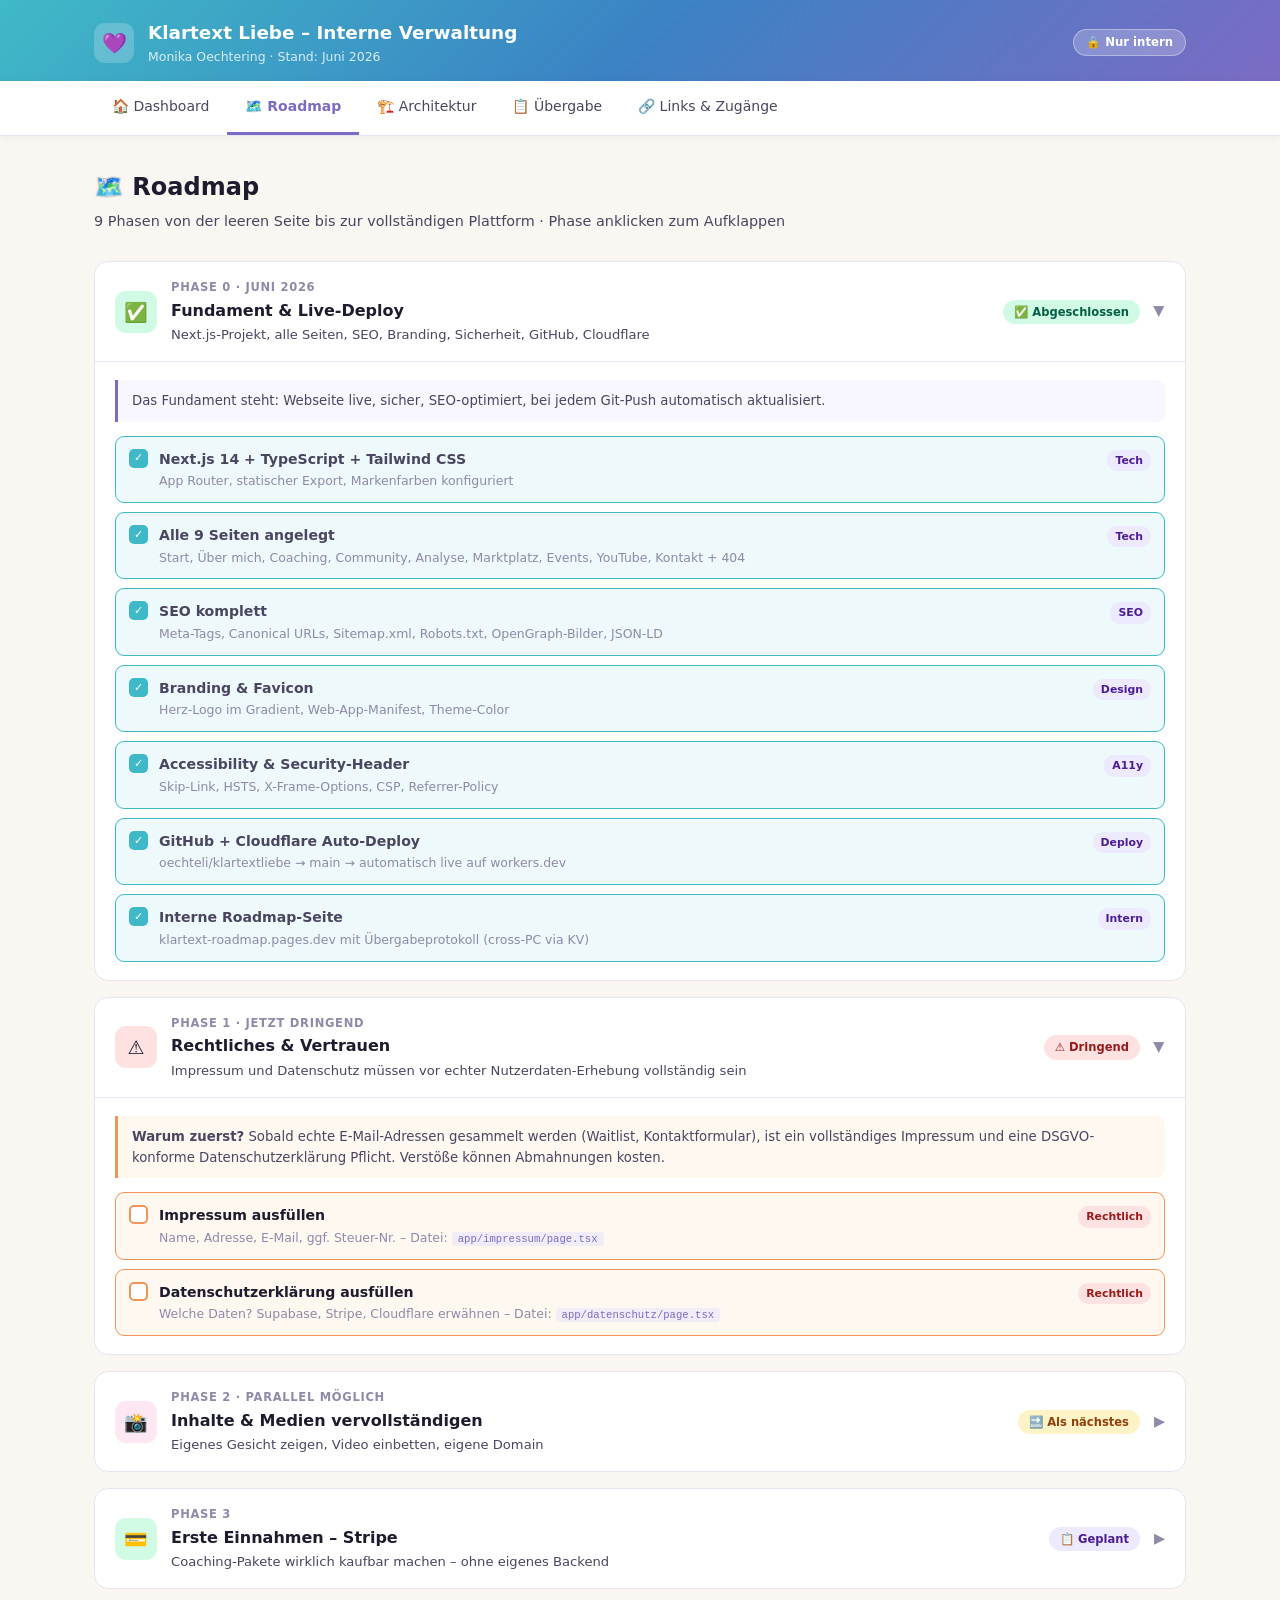
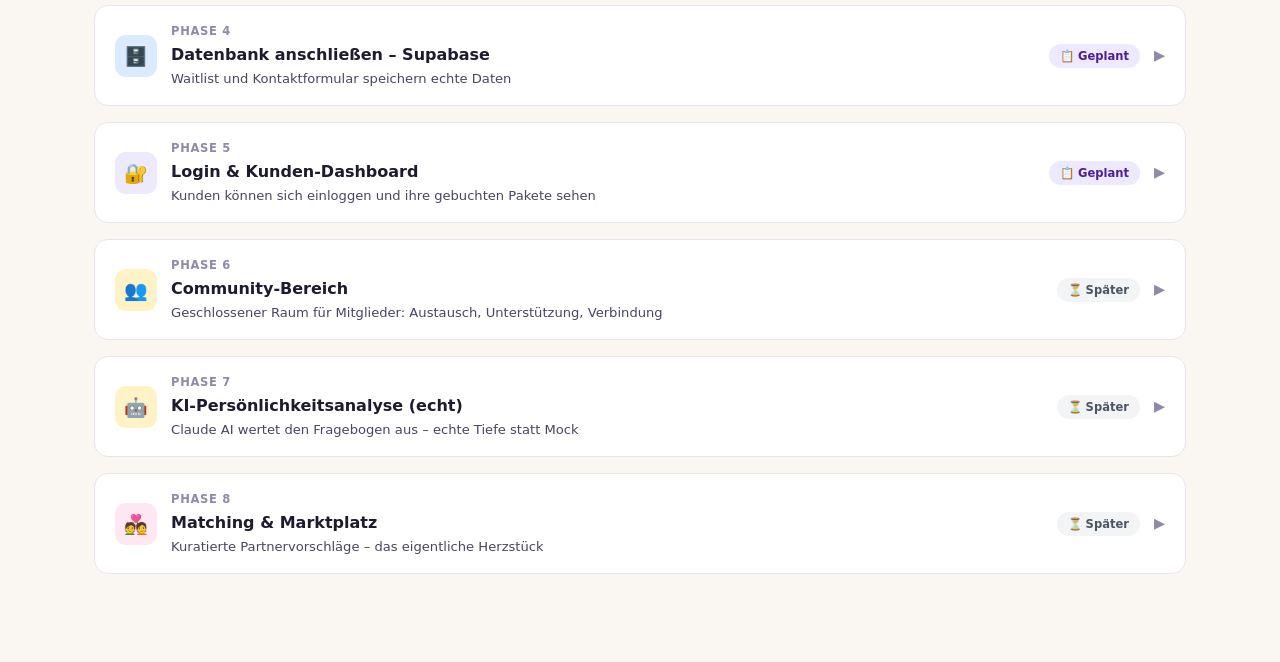
==== roadmap.html @ 50c7d91c "Rebuild: multi-page structure, Übergabe cross-PC via Pages KV, Architektur, Links" ====
<!DOCTYPE html>
<html lang="de">
<head>
  <meta charset="UTF-8" />
  <meta name="viewport" content="width=device-width, initial-scale=1.0" />
  <title>Roadmap – Klartext Liebe Intern</title>
  <link rel="stylesheet" href="style.css" />
</head>
<body>
<script src="_nav.js"></script>

<main class="page-main">
  <div class="page-hero">
    <h1>🗺️ Roadmap</h1>
    <p>9 Phasen von der leeren Seite bis zur vollständigen Plattform · Phase anklicken zum Aufklappen</p>
  </div>

  <!-- Phase 0 -->
  <div class="phase open" id="p0">
    <div class="phase-head" onclick="toggle('p0')">
      <div class="phase-icon" style="background:#D1FAE5">✅</div>
      <div class="phase-meta">
        <div class="phase-num">Phase 0 · Juni 2026</div>
        <div class="phase-title">Fundament & Live-Deploy</div>
        <div class="phase-desc">Next.js-Projekt, alle Seiten, SEO, Branding, Sicherheit, GitHub, Cloudflare</div>
      </div>
      <span class="pill pill-done">✅ Abgeschlossen</span>
      <span class="chevron">▶</span>
    </div>
    <div class="phase-body">
      <div class="phase-why">Das Fundament steht: Webseite live, sicher, SEO-optimiert, bei jedem Git-Push automatisch aktualisiert.</div>
      <ul class="tasks">
        <li class="task done"><div class="task-chk">✓</div><div class="task-content"><div class="task-name">Next.js 14 + TypeScript + Tailwind CSS</div><div class="task-detail">App Router, statischer Export, Markenfarben konfiguriert</div></div><span class="task-tag tag-dev">Tech</span></li>
        <li class="task done"><div class="task-chk">✓</div><div class="task-content"><div class="task-name">Alle 9 Seiten angelegt</div><div class="task-detail">Start, Über mich, Coaching, Community, Analyse, Marktplatz, Events, YouTube, Kontakt + 404</div></div><span class="task-tag tag-dev">Tech</span></li>
        <li class="task done"><div class="task-chk">✓</div><div class="task-content"><div class="task-name">SEO komplett</div><div class="task-detail">Meta-Tags, Canonical URLs, Sitemap.xml, Robots.txt, OpenGraph-Bilder, JSON-LD</div></div><span class="task-tag tag-dev">SEO</span></li>
        <li class="task done"><div class="task-chk">✓</div><div class="task-content"><div class="task-name">Branding & Favicon</div><div class="task-detail">Herz-Logo im Gradient, Web-App-Manifest, Theme-Color</div></div><span class="task-tag tag-dev">Design</span></li>
        <li class="task done"><div class="task-chk">✓</div><div class="task-content"><div class="task-name">Accessibility & Security-Header</div><div class="task-detail">Skip-Link, HSTS, X-Frame-Options, CSP, Referrer-Policy</div></div><span class="task-tag tag-dev">A11y</span></li>
        <li class="task done"><div class="task-chk">✓</div><div class="task-content"><div class="task-name">GitHub + Cloudflare Auto-Deploy</div><div class="task-detail">oechteli/klartextliebe → main → automatisch live auf workers.dev</div></div><span class="task-tag tag-dev">Deploy</span></li>
        <li class="task done"><div class="task-chk">✓</div><div class="task-content"><div class="task-name">Interne Roadmap-Seite</div><div class="task-detail">klartext-roadmap.pages.dev mit Übergabeprotokoll (cross-PC via KV)</div></div><span class="task-tag tag-dev">Intern</span></li>
      </ul>
    </div>
  </div>

  <!-- Phase 1 -->
  <div class="phase open" id="p1">
    <div class="phase-head" onclick="toggle('p1')">
      <div class="phase-icon" style="background:#FEE2E2">⚠️</div>
      <div class="phase-meta">
        <div class="phase-num">Phase 1 · JETZT DRINGEND</div>
        <div class="phase-title">Rechtliches & Vertrauen</div>
        <div class="phase-desc">Impressum und Datenschutz müssen vor echter Nutzerdaten-Erhebung vollständig sein</div>
      </div>
      <span class="pill pill-urgent">⚠️ Dringend</span>
      <span class="chevron">▶</span>
    </div>
    <div class="phase-body">
      <div class="phase-why" style="border-color:var(--orange);background:var(--warn-bg)"><strong>Warum zuerst?</strong> Sobald echte E-Mail-Adressen gesammelt werden (Waitlist, Kontaktformular), ist ein vollständiges Impressum und eine DSGVO-konforme Datenschutzerklärung Pflicht. Verstöße können Abmahnungen kosten.</div>
      <ul class="tasks">
        <li class="task urgent"><div class="task-chk"></div><div class="task-content"><div class="task-name">Impressum ausfüllen</div><div class="task-detail">Name, Adresse, E-Mail, ggf. Steuer-Nr. – Datei: <code>app/impressum/page.tsx</code></div></div><span class="task-tag tag-legal">Rechtlich</span></li>
        <li class="task urgent"><div class="task-chk"></div><div class="task-content"><div class="task-name">Datenschutzerklärung ausfüllen</div><div class="task-detail">Welche Daten? Supabase, Stripe, Cloudflare erwähnen – Datei: <code>app/datenschutz/page.tsx</code></div></div><span class="task-tag tag-legal">Rechtlich</span></li>
      </ul>
    </div>
  </div>

  <!-- Phase 2 -->
  <div class="phase" id="p2">
    <div class="phase-head" onclick="toggle('p2')">
      <div class="phase-icon" style="background:#FCE7F3">📸</div>
      <div class="phase-meta">
        <div class="phase-num">Phase 2 · Parallel möglich</div>
        <div class="phase-title">Inhalte & Medien vervollständigen</div>
        <div class="phase-desc">Eigenes Gesicht zeigen, Video einbetten, eigene Domain</div>
      </div>
      <span class="pill pill-active">🔜 Als nächstes</span>
      <span class="chevron">▶</span>
    </div>
    <div class="phase-body">
      <div class="phase-why">Vertrauen entsteht durch ein echtes Gesicht. Eine eigene Domain (klartext-liebe.de) wirkt professioneller als workers.dev.</div>
      <ul class="tasks">
        <li class="task open"><div class="task-chk"></div><div class="task-content"><div class="task-name">Profil-Foto hochladen</div><div class="task-detail">Foto unter <code>public/brand/</code> ablegen, in <code>app/ueber-mich/page.tsx</code> einbinden</div></div><span class="task-tag tag-content">Inhalt</span></li>
        <li class="task open"><div class="task-chk"></div><div class="task-content"><div class="task-name">YouTube-Video einbetten</div><div class="task-detail">Erstes @klartextliebe-Video in <code>app/youtube/page.tsx</code> einbinden</div></div><span class="task-tag tag-content">Inhalt</span></li>
        <li class="task open"><div class="task-chk"></div><div class="task-content"><div class="task-name">Domain klartext-liebe.de registrieren & verbinden</div><div class="task-detail">Bei Cloudflare kaufen → DNS → <code>NEXT_PUBLIC_SITE_URL</code> als Build-Variable setzen</div></div><span class="task-tag tag-dev">Domain</span></li>
      </ul>
    </div>
  </div>

  <!-- Phase 3 -->
  <div class="phase" id="p3">
    <div class="phase-head" onclick="toggle('p3')">
      <div class="phase-icon" style="background:#D1FAE5">💳</div>
      <div class="phase-meta">
        <div class="phase-num">Phase 3</div>
        <div class="phase-title">Erste Einnahmen – Stripe</div>
        <div class="phase-desc">Coaching-Pakete wirklich kaufbar machen – ohne eigenes Backend</div>
      </div>
      <span class="pill pill-open">📋 Geplant</span>
      <span class="chevron">▶</span>
    </div>
    <div class="phase-body">
      <div class="phase-why">Stripe Payment Links funktionieren ohne eigenen Server. Monika erstellt in Stripe einen Link, der wird eingetragen – Buttons sofort kaufbar. Stripe übernimmt Zahlung, Quittung, Steuern.</div>
      <ul class="tasks">
        <li class="task open"><div class="task-chk"></div><div class="task-content"><div class="task-name">Stripe-Konto eröffnen & verifizieren</div><div class="task-detail">stripe.com → Konto für Monika Oechtering, Bankverbindung hinterlegen</div></div><span class="task-tag tag-stripe">Stripe</span></li>
        <li class="task open"><div class="task-chk"></div><div class="task-content"><div class="task-name">Payment Links für Coaching-Pakete anlegen</div><div class="task-detail">z.B. „Erstgespräch 60 min", „3-Monats-Begleitung" – je ein Stripe Payment Link</div></div><span class="task-tag tag-stripe">Stripe</span></li>
        <li class="task open"><div class="task-chk"></div><div class="task-content"><div class="task-name">Links in lib/stripe-links.ts eintragen</div><div class="task-detail">Platzhalter ersetzen → Buttons zeigen echten Kauflink</div></div><span class="task-tag tag-stripe">Stripe</span></li>
        <li class="task open"><div class="task-chk"></div><div class="task-content"><div class="task-name">„Bald buchbar"-Hinweis entfernen</div><div class="task-detail">In Coaching-Komponenten Platzhalter-Buttons durch echte Kauf-Buttons ersetzen</div></div><span class="task-tag tag-stripe">Stripe</span></li>
      </ul>
    </div>
  </div>

  <!-- Phase 4 -->
  <div class="phase" id="p4">
    <div class="phase-head" onclick="toggle('p4')">
      <div class="phase-icon" style="background:#DBEAFE">🗄️</div>
      <div class="phase-meta">
        <div class="phase-num">Phase 4</div>
        <div class="phase-title">Datenbank anschließen – Supabase</div>
        <div class="phase-desc">Waitlist und Kontaktformular speichern echte Daten</div>
      </div>
      <span class="pill pill-open">📋 Geplant</span>
      <span class="chevron">▶</span>
    </div>
    <div class="phase-body">
      <div class="phase-why">Supabase ist eine fertige Datenbank aus der Steckdose. Formulare simulieren aktuell nur das Absenden – mit Supabase landen Anfragen wirklich in einer Datenbank, die Monika einsehen kann.</div>
      <ul class="tasks">
        <li class="task open"><div class="task-chk"></div><div class="task-content"><div class="task-name">Supabase-Projekt erstellen</div><div class="task-detail">supabase.com → neues Projekt, Region EU-West (DSGVO)</div></div><span class="task-tag tag-supa">Supabase</span></li>
        <li class="task open"><div class="task-chk"></div><div class="task-content"><div class="task-name">Umgebungsvariablen setzen</div><div class="task-detail"><code>.env.local</code>: NEXT_PUBLIC_SUPABASE_URL und NEXT_PUBLIC_SUPABASE_ANON_KEY</div></div><span class="task-tag tag-supa">Supabase</span></li>
        <li class="task open"><div class="task-chk"></div><div class="task-content"><div class="task-name">Datenbankschema einrichten</div><div class="task-detail">Migration <code>supabase/migrations/0001_init.sql</code> ausführen</div></div><span class="task-tag tag-supa">Supabase</span></li>
        <li class="task open"><div class="task-chk"></div><div class="task-content"><div class="task-name">Waitlist- & Kontaktformular aktivieren</div><div class="task-detail">Mock-Insert durch echten Supabase-Insert ersetzen</div></div><span class="task-tag tag-supa">Supabase</span></li>
        <li class="task open"><div class="task-chk"></div><div class="task-content"><div class="task-name">Build-Variablen in Cloudflare setzen</div><div class="task-detail">Workers → Einstellungen → Umgebungsvariablen</div></div><span class="task-tag tag-dev">Deploy</span></li>
      </ul>
    </div>
  </div>

  <!-- Phase 5 -->
  <div class="phase" id="p5">
    <div class="phase-head" onclick="toggle('p5')">
      <div class="phase-icon" style="background:#EDE9FE">🔐</div>
      <div class="phase-meta">
        <div class="phase-num">Phase 5</div>
        <div class="phase-title">Login & Kunden-Dashboard</div>
        <div class="phase-desc">Kunden können sich einloggen und ihre gebuchten Pakete sehen</div>
      </div>
      <span class="pill pill-open">📋 Geplant</span>
      <span class="chevron">▶</span>
    </div>
    <div class="phase-body">
      <div class="phase-why">Nach dem Kauf eines Pakets bekommen Kunden Zugang zum persönlichen Bereich: Buchungen, Unterlagen, Analyse-Ergebnisse und Community-Zugang – alles an einem Ort.</div>
      <ul class="tasks">
        <li class="task open"><div class="task-chk"></div><div class="task-content"><div class="task-name">Supabase Auth einrichten</div><div class="task-detail">E-Mail/Passwort-Login, Magic Link, E-Mail-Bestätigung</div></div><span class="task-tag tag-supa">Supabase</span></li>
        <li class="task open"><div class="task-chk"></div><div class="task-content"><div class="task-name">Login / Registrierung</div><div class="task-detail">Neue Seite <code>app/login/page.tsx</code></div></div><span class="task-tag tag-dev">Frontend</span></li>
        <li class="task open"><div class="task-chk"></div><div class="task-content"><div class="task-name">Kunden-Dashboard</div><div class="task-detail"><code>app/dashboard/page.tsx</code>: gebuchte Pakete, Fortschritt, Downloads, Analyse</div></div><span class="task-tag tag-dev">Frontend</span></li>
        <li class="task open"><div class="task-chk"></div><div class="task-content"><div class="task-name">Stripe Webhook → Supabase</div><div class="task-detail">Nach Zahlung automatisch Zugang freischalten</div></div><span class="task-tag tag-stripe">Stripe</span></li>
      </ul>
    </div>
  </div>

  <!-- Phase 6 -->
  <div class="phase" id="p6">
    <div class="phase-head" onclick="toggle('p6')">
      <div class="phase-icon" style="background:#FEF3C7">👥</div>
      <div class="phase-meta">
        <div class="phase-num">Phase 6</div>
        <div class="phase-title">Community-Bereich</div>
        <div class="phase-desc">Geschlossener Raum für Mitglieder: Austausch, Unterstützung, Verbindung</div>
      </div>
      <span class="pill pill-later">⏳ Später</span>
      <span class="chevron">▶</span>
    </div>
    <div class="phase-body">
      <div class="phase-why">Die Community ist das Herzstück – Singles, die gemeinsam wachsen, moderiert von Monika. Nur für zahlende Mitglieder.</div>
      <ul class="tasks">
        <li class="task open"><div class="task-chk"></div><div class="task-content"><div class="task-name">Geschützten Bereich mit Auth-Guard</div><div class="task-detail">Nur eingeloggte & bezahlte Nutzer sehen die Community</div></div><span class="task-tag tag-dev">Frontend</span></li>
        <li class="task open"><div class="task-chk"></div><div class="task-content"><div class="task-name">Beiträge & Kommentare</div><div class="task-detail">Einfaches Forum in Supabase</div></div><span class="task-tag tag-dev">Feature</span></li>
        <li class="task open"><div class="task-chk"></div><div class="task-content"><div class="task-name">Moderations-Tools für Monika</div><div class="task-detail">Admin-Ansicht: Beiträge genehmigen, Nutzer verwalten</div></div><span class="task-tag tag-dev">Feature</span></li>
      </ul>
    </div>
  </div>

  <!-- Phase 7 -->
  <div class="phase" id="p7">
    <div class="phase-head" onclick="toggle('p7')">
      <div class="phase-icon" style="background:#FEF3C7">🤖</div>
      <div class="phase-meta">
        <div class="phase-num">Phase 7</div>
        <div class="phase-title">KI-Persönlichkeitsanalyse (echt)</div>
        <div class="phase-desc">Claude AI wertet den Fragebogen aus – echte Tiefe statt Mock</div>
      </div>
      <span class="pill pill-later">⏳ Später</span>
      <span class="chevron">▶</span>
    </div>
    <div class="phase-body">
      <div class="phase-why">Aktuell gibt <code>lib/analyze-profile.ts</code> regelbasierte Ergebnisse. Mit Claude API werden Antworten tiefgehend interpretiert und ein persönliches Profil erstellt.</div>
      <ul class="tasks">
        <li class="task open"><div class="task-chk"></div><div class="task-content"><div class="task-name">Anthropic API-Key einrichten</div><div class="task-detail">API-Key als Umgebungsvariable in Cloudflare + .env.local</div></div><span class="task-tag tag-ai">KI</span></li>
        <li class="task open"><div class="task-chk"></div><div class="task-content"><div class="task-name">Cloudflare Worker als KI-Endpunkt</div><div class="task-detail">Worker empfängt Fragebogen, ruft Claude API auf, gibt Analyse zurück</div></div><span class="task-tag tag-ai">KI</span></li>
        <li class="task open"><div class="task-chk"></div><div class="task-content"><div class="task-name">Analyse-Ergebnisse in Supabase speichern</div><div class="task-detail">Im Dashboard sichtbar, für Matching nutzbar</div></div><span class="task-tag tag-ai">KI</span></li>
      </ul>
    </div>
  </div>

  <!-- Phase 8 -->
  <div class="phase" id="p8">
    <div class="phase-head" onclick="toggle('p8')">
      <div class="phase-icon" style="background:#FCE7F3">💑</div>
      <div class="phase-meta">
        <div class="phase-num">Phase 8</div>
        <div class="phase-title">Matching & Marktplatz</div>
        <div class="phase-desc">Kuratierte Partnervorschläge – das eigentliche Herzstück</div>
      </div>
      <span class="pill pill-later">⏳ Später</span>
      <span class="chevron">▶</span>
    </div>
    <div class="phase-body">
      <div class="phase-why">Kein Algorithmus, sondern Monika kuratiert persönlich, wer zu wem passt. Die Plattform unterstützt dabei mit Profilen und Werkzeugen.</div>
      <ul class="tasks">
        <li class="task open"><div class="task-chk"></div><div class="task-content"><div class="task-name">Profil-Erstellung für Mitglieder</div><div class="task-detail">Fotos, Werte, Wünsche, Persönlichkeitsanalyse-Ergebnis</div></div><span class="task-tag tag-dev">Feature</span></li>
        <li class="task open"><div class="task-chk"></div><div class="task-content"><div class="task-name">Admin-Freigabe-Workflow</div><div class="task-detail">Monika prüft jedes Profil vor Sichtbarkeit</div></div><span class="task-tag tag-dev">Feature</span></li>
        <li class="task open"><div class="task-chk"></div><div class="task-content"><div class="task-name">Kuratierte Vorschläge</div><div class="task-detail">Monika wählt Matches aus und schickt Vorschläge per Dashboard-Nachricht</div></div><span class="task-tag tag-dev">Feature</span></li>
      </ul>
    </div>
  </div>
</main>

<script>
function toggle(id) {
  document.getElementById(id).classList.toggle('open');
}
// Direkt-Sprung per #anchor
window.addEventListener('load', () => {
  const hash = location.hash.replace('#','');
  if (hash) {
    const el = document.getElementById(hash);
    if (el) { el.classList.add('open'); setTimeout(() => el.scrollIntoView({behavior:'smooth', block:'start'}), 100); }
  }
});
</script>
</body>
</html>
---- style.css ----
:root {
  --teal:   #3FB9C7;
  --blue:   #3B82C4;
  --violet: #7C6BC4;
  --pink:   #E06A9E;
  --orange: #F0945A;
  --cream:  #FAF7F2;
  --ink:    #1E1B2E;
  --ink2:   #4A4560;
  --ink3:   #8E8AA8;
  --white:  #FFFFFF;
  --border: #E8E4F0;
  --done-bg:#EDF9FA; --done-bdr:#3FB9C7;
  --open-bg:#F8F7FF; --open-bdr:#D4CEF0;
  --warn-bg:#FFF8F0; --warn-bdr:#F0945A;
  --grad: linear-gradient(135deg, var(--teal), var(--blue), var(--violet));
}
* { box-sizing: border-box; margin: 0; padding: 0; }
body {
  font-family: 'Segoe UI', system-ui, -apple-system, sans-serif;
  background: var(--cream);
  color: var(--ink);
  line-height: 1.6;
  min-height: 100vh;
}

/* ── TOPBAR ── */
.topbar {
  background: var(--grad);
  color: white;
}
.topbar-inner {
  max-width: 1140px;
  margin: 0 auto;
  padding: 18px 24px 14px;
  display: flex;
  align-items: center;
  gap: 14px;
}
.topbar-logo {
  width: 40px; height: 40px;
  background: rgba(255,255,255,.2);
  border-radius: 11px;
  display: flex; align-items: center; justify-content: center;
  font-size: 20px;
  flex-shrink: 0;
}
.topbar-title { font-size: 1.15rem; font-weight: 700; }
.topbar-sub   { font-size: .78rem; opacity: .8; }
.topbar-badge {
  margin-left: auto;
  background: rgba(255,255,255,.22);
  border: 1px solid rgba(255,255,255,.35);
  border-radius: 20px;
  padding: 3px 12px;
  font-size: .73rem;
  font-weight: 600;
  white-space: nowrap;
}

/* ── NAV ── */
.sitenav {
  background: white;
  border-bottom: 1px solid var(--border);
  position: sticky;
  top: 0;
  z-index: 100;
  box-shadow: 0 1px 8px rgba(0,0,0,.05);
}
.sitenav-inner {
  max-width: 1140px;
  margin: 0 auto;
  padding: 0 24px;
  display: flex;
  gap: 0;
  overflow-x: auto;
}
.nav-link {
  display: inline-flex;
  align-items: center;
  gap: 6px;
  padding: 14px 18px;
  font-size: .875rem;
  font-weight: 500;
  color: var(--ink2);
  text-decoration: none;
  border-bottom: 3px solid transparent;
  white-space: nowrap;
  transition: color .15s, border-color .15s;
}
.nav-link:hover  { color: var(--violet); }
.nav-link.active { color: var(--violet); border-bottom-color: var(--violet); font-weight: 700; }

/* ── MAIN ── */
.page-main {
  max-width: 1140px;
  margin: 0 auto;
  padding: 32px 24px 72px;
}
.page-hero {
  margin-bottom: 28px;
}
.page-hero h1 { font-size: 1.5rem; font-weight: 800; margin-bottom: 4px; }
.page-hero p  { color: var(--ink2); font-size: .9rem; }

/* ── CARDS ── */
.card {
  background: white;
  border: 1px solid var(--border);
  border-radius: 16px;
  margin-bottom: 20px;
  overflow: hidden;
}
.card-head {
  display: flex;
  align-items: center;
  gap: 10px;
  padding: 16px 20px;
  border-bottom: 1px solid var(--border);
  background: var(--cream);
}
.card-head h2, .card-head h3 { font-size: .95rem; font-weight: 700; flex: 1; }
.card-body { padding: 18px 20px; }

/* ── STATS GRID ── */
.stats {
  display: grid;
  grid-template-columns: repeat(auto-fit, minmax(140px, 1fr));
  gap: 14px;
  margin-bottom: 28px;
}
.stat {
  background: white;
  border: 1px solid var(--border);
  border-radius: 14px;
  padding: 18px 16px;
  text-align: center;
}
.stat-num   { font-size: 1.9rem; font-weight: 800; line-height: 1; }
.stat-label { font-size: .78rem; color: var(--ink3); margin-top: 4px; }

/* ── PHASE CARDS ── */
.phase { background: white; border: 1px solid var(--border); border-radius: 14px; margin-bottom: 16px; overflow: hidden; }
.phase-head {
  display: flex; align-items: center; gap: 14px;
  padding: 16px 20px; cursor: pointer; user-select: none;
}
.phase-head:hover { background: var(--cream); }
.phase-icon { width: 42px; height: 42px; border-radius: 11px; display: flex; align-items: center; justify-content: center; font-size: 19px; flex-shrink: 0; }
.phase-meta { flex: 1; }
.phase-num   { font-size: .72rem; font-weight: 700; letter-spacing: .06em; color: var(--ink3); text-transform: uppercase; }
.phase-title { font-size: 1rem; font-weight: 700; margin: 1px 0; }
.phase-desc  { font-size: .82rem; color: var(--ink2); }
.pill { padding: 3px 11px; border-radius: 20px; font-size: .72rem; font-weight: 700; }
.pill-done   { background: #D1FAE5; color: #065F46; }
.pill-active { background: #FEF3C7; color: #92400E; }
.pill-open   { background: #EDE9FE; color: #4C1D95; }
.pill-later  { background: #F3F4F6; color: #4B5563; }
.pill-urgent { background: #FEE2E2; color: #991B1B; }
.chevron { font-size: .9rem; color: var(--ink3); transition: transform .2s; }
.phase.open .chevron { transform: rotate(90deg); }
.phase-body { display: none; border-top: 1px solid var(--border); padding: 18px 20px; }
.phase.open .phase-body { display: block; }
.phase-why {
  border-left: 3px solid var(--violet);
  background: var(--open-bg);
  border-radius: 0 8px 8px 0;
  padding: 10px 14px;
  font-size: .83rem; color: var(--ink2);
  margin-bottom: 14px;
}

/* ── TASK LIST ── */
.tasks { list-style: none; display: flex; flex-direction: column; gap: 9px; }
.task { display: flex; align-items: flex-start; gap: 11px; padding: 11px 13px; border-radius: 9px; border: 1px solid; }
.task.done    { background: var(--done-bg); border-color: var(--done-bdr); }
.task.open    { background: var(--open-bg); border-color: var(--open-bdr); }
.task.urgent  { background: var(--warn-bg); border-color: var(--warn-bdr); }
.task-chk {
  width: 19px; height: 19px; border-radius: 5px; flex-shrink: 0; margin-top: 1px;
  display: flex; align-items: center; justify-content: center; font-size: 11px; font-weight: 800;
}
.task.done   .task-chk { background: var(--teal); color: white; }
.task.open   .task-chk { background: white; border: 2px solid var(--open-bdr); }
.task.urgent .task-chk { background: white; border: 2px solid var(--orange); }
.task-content { flex: 1; }
.task-name   { font-size: .88rem; font-weight: 600; }
.task.done .task-name { color: var(--ink2); }
.task-detail { font-size: .78rem; color: var(--ink3); margin-top: 1px; }
.task-tag { font-size: .68rem; padding: 2px 8px; border-radius: 10px; font-weight: 700; flex-shrink: 0; margin-top: 2px; }
.tag-legal  { background: #FEE2E2; color: #991B1B; }
.tag-stripe { background: #D1FAE5; color: #065F46; }
.tag-supa   { background: #DBEAFE; color: #1E40AF; }
.tag-dev    { background: #EDE9FE; color: #4C1D95; }
.tag-ai     { background: #FEF3C7; color: #92400E; }
.tag-content{ background: #FCE7F3; color: #831843; }

/* ── ÜBERGABE ── */
.ue-banner {
  background: linear-gradient(135deg, #1E1B2E, #312D55);
  color: white; border-radius: 14px; padding: 20px 24px;
  display: flex; align-items: center; gap: 16px; margin-bottom: 24px;
}
.ue-banner-icon { font-size: 1.8rem; }
.ue-banner h2 { font-size: .95rem; font-weight: 700; margin-bottom: 2px; }
.ue-banner p  { font-size: .8rem; opacity: .7; }
.ue-ts { margin-left: auto; text-align: right; font-size: .75rem; opacity: .7; flex-shrink: 0; }
.ue-ts strong { display: block; font-size: .88rem; opacity: 1; }
.ue-status-dot {
  display: inline-block; width: 8px; height: 8px; border-radius: 50%;
  background: #4ADE80; margin-right: 5px; animation: pulse 2s infinite;
}
@keyframes pulse { 0%,100%{opacity:1} 50%{opacity:.4} }

.ue-field { width: 100%; min-height: 85px; border: 1.5px dashed var(--border); border-radius: 9px;
  padding: 11px; font-family: inherit; font-size: .87rem; line-height: 1.6; color: var(--ink);
  background: #FAFAFA; resize: vertical; outline: none; transition: border-color .2s, background .2s; }
.ue-field:focus { border-color: var(--violet); border-style: solid; background: white; }

.ue-btn {
  background: var(--grad); color: white; border: none; border-radius: 9px;
  padding: 9px 22px; font-size: .87rem; font-weight: 700; cursor: pointer;
  transition: opacity .2s; margin-top: 10px;
}
.ue-btn:hover { opacity: .88; }
.ue-btn:disabled { opacity: .5; cursor: default; }
.ue-hint { display: inline-block; margin-left: 10px; font-size: .8rem; color: var(--teal); opacity: 0; transition: opacity .3s; }

.log-item {
  border-left: 3px solid var(--violet); padding: 10px 14px;
  margin-bottom: 10px; background: var(--open-bg); border-radius: 0 8px 8px 0;
}
.log-date { font-size: .72rem; font-weight: 800; color: var(--violet); margin-bottom: 3px; }
.log-text  { font-size: .84rem; color: var(--ink2); white-space: pre-wrap; }

/* ── ARCH ── */
.arch-grid { display: grid; grid-template-columns: repeat(auto-fit, minmax(210px, 1fr)); gap: 14px; }
.arch-card { background: white; border: 1px solid var(--border); border-radius: 12px; padding: 15px; }
.arch-card-ico  { font-size: 1.5rem; margin-bottom: 6px; }
.arch-card-name { font-size: .88rem; font-weight: 700; margin-bottom: 3px; }
.arch-card-desc { font-size: .77rem; color: var(--ink2); line-height: 1.5; }
.arch-card-st   { margin-top: 7px; font-size: .72rem; font-weight: 700; }
.as-live  { color: #065F46; } .as-plan { color: #1E40AF; } .as-later { color: #6B7280; }

.flow-box { background: white; border: 1px solid var(--border); border-radius: 12px; padding: 18px 20px; margin-bottom: 14px; }
.flow-row { display: flex; align-items: center; gap: 7px; flex-wrap: wrap; margin-bottom: 6px; }
.flow-step { padding: 5px 13px; border-radius: 7px; font-size: .8rem; font-weight: 700;
  background: var(--grad); color: white; }
.flow-step.done { background: #D1FAE5; color: #065F46; }
.flow-step.plan { background: #EDE9FE; color: #4C1D95; }
.flow-arr { color: var(--ink3); }
.flow-label { font-size: .78rem; color: var(--ink2); }

/* ── TABLE ── */
.info-table { width: 100%; border-collapse: collapse; font-size: .87rem; }
.info-table td { padding: 10px 4px; border-bottom: 1px solid var(--border); }
.info-table td:first-child { color: var(--ink2); width: 38%; }
.info-table a { color: var(--blue); }
.info-table tr:last-child td { border-bottom: none; }

code { background: #F0EDF8; color: var(--violet); padding: 1px 6px; border-radius: 4px; font-size: .85em; }

.code-block {
  background: var(--ink); color: #A8FF78; padding: 14px 18px;
  border-radius: 10px; font-family: monospace; font-size: .8rem; line-height: 1.8; overflow-x: auto;
}
.code-block .c { color: #666; }

/* ── DASHBOARD NEXT-STEPS ── */
.next-steps { display: flex; flex-direction: column; gap: 10px; }
.next-step {
  display: flex; align-items: center; gap: 14px;
  background: white; border: 1px solid var(--border); border-radius: 11px; padding: 13px 16px;
  text-decoration: none; color: inherit; transition: border-color .15s, box-shadow .15s;
}
.next-step:hover { border-color: var(--violet); box-shadow: 0 2px 10px rgba(124,107,196,.12); }
.next-step-num {
  width: 28px; height: 28px; border-radius: 8px;
  background: var(--grad); color: white;
  display: flex; align-items: center; justify-content: center;
  font-size: .78rem; font-weight: 800; flex-shrink: 0;
}
.next-step-body { flex: 1; }
.next-step-name   { font-size: .88rem; font-weight: 700; }
.next-step-detail { font-size: .77rem; color: var(--ink3); }

/* ── RESPONSIVE ── */
@media (max-width: 640px) {
  .topbar-badge { display: none; }
  .page-main { padding: 20px 16px 60px; }
  .nav-link { padding: 12px 12px; font-size: .8rem; }
  .sitenav-inner { gap: 0; }
}
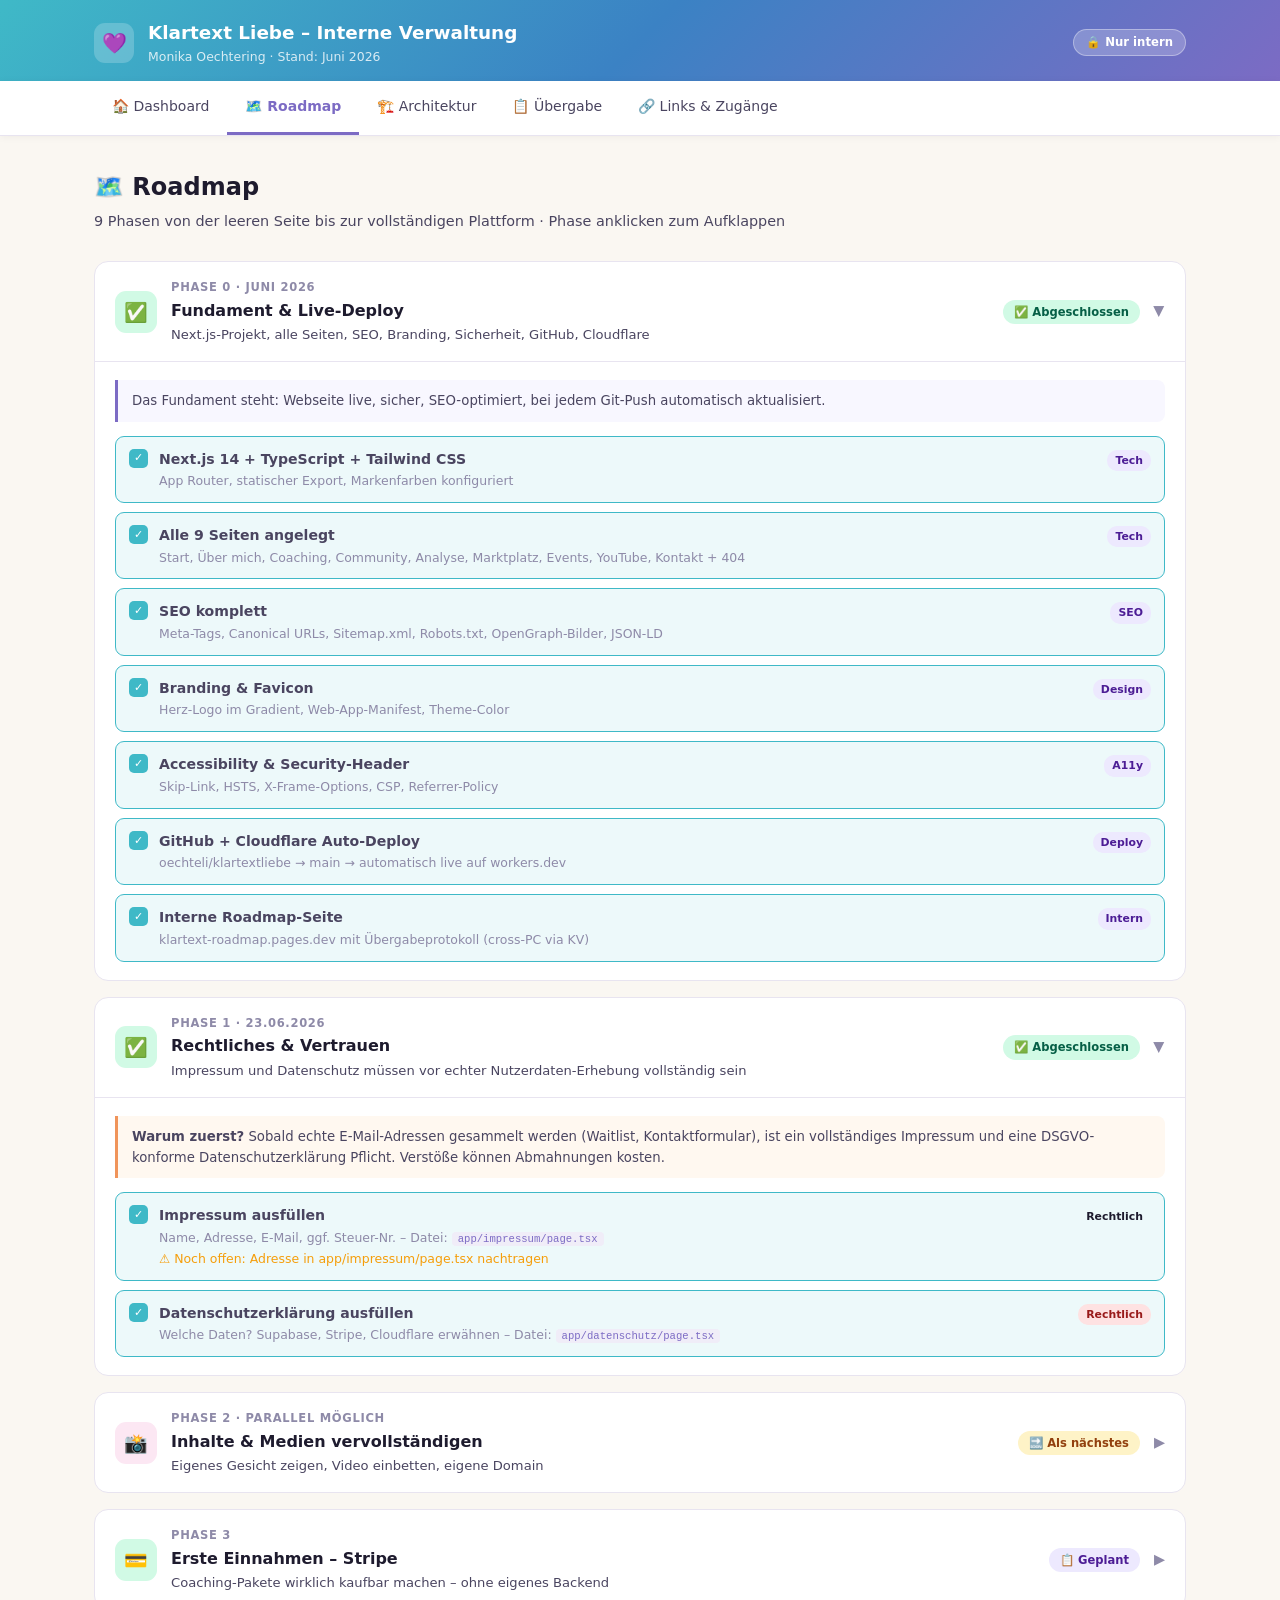
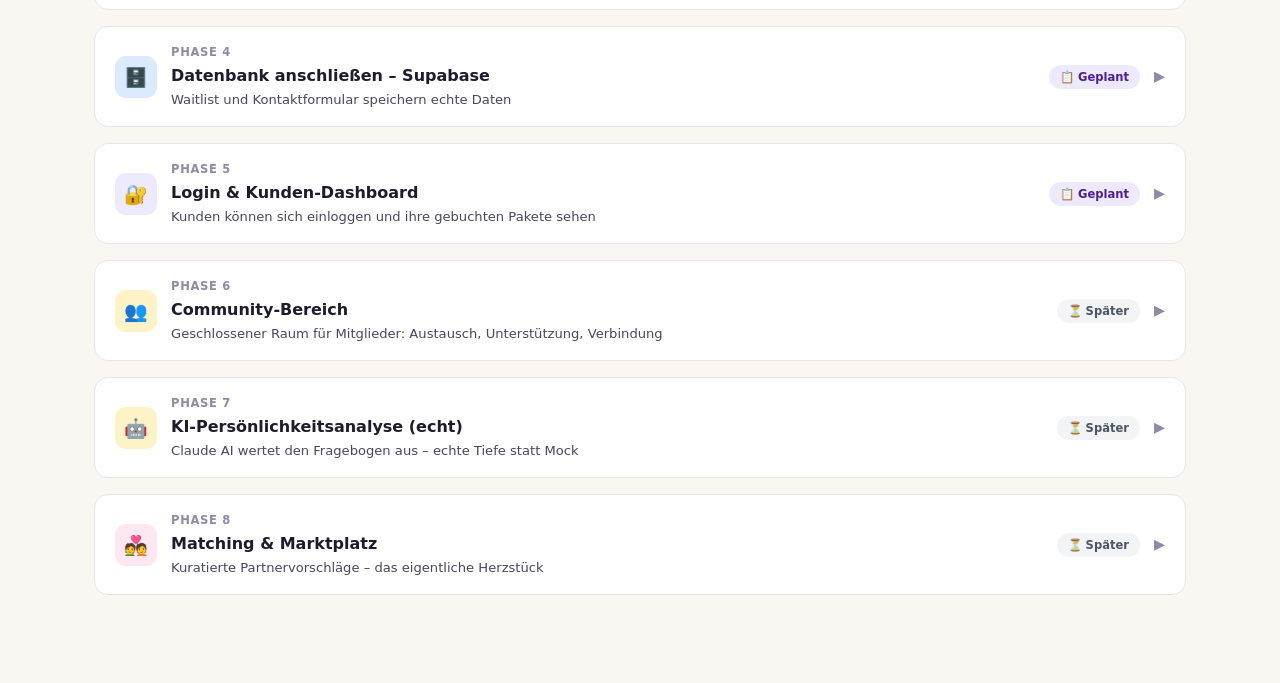
==== commit e29ab900: "update: Phase 1 Rechtliches als erledigt markiert (23.06.2026)" ====
--- a/roadmap.html
+++ b/roadmap.html
@@ -44,20 +44,20 @@
   <!-- Phase 1 -->
   <div class="phase open" id="p1">
     <div class="phase-head" onclick="toggle('p1')">
-      <div class="phase-icon" style="background:#FEE2E2">⚠️</div>
-      <div class="phase-meta">
-        <div class="phase-num">Phase 1 · JETZT DRINGEND</div>
+      <div class="phase-icon" style="background:#D1FAE5">✅</div>
+      <div class="phase-meta">
+        <div class="phase-num">Phase 1 · 23.06.2026</div>
         <div class="phase-title">Rechtliches & Vertrauen</div>
         <div class="phase-desc">Impressum und Datenschutz müssen vor echter Nutzerdaten-Erhebung vollständig sein</div>
       </div>
-      <span class="pill pill-urgent">⚠️ Dringend</span>
+      <span class="pill pill-done">✅ Abgeschlossen</span>
       <span class="chevron">▶</span>
     </div>
     <div class="phase-body">
       <div class="phase-why" style="border-color:var(--orange);background:var(--warn-bg)"><strong>Warum zuerst?</strong> Sobald echte E-Mail-Adressen gesammelt werden (Waitlist, Kontaktformular), ist ein vollständiges Impressum und eine DSGVO-konforme Datenschutzerklärung Pflicht. Verstöße können Abmahnungen kosten.</div>
       <ul class="tasks">
-        <li class="task urgent"><div class="task-chk"></div><div class="task-content"><div class="task-name">Impressum ausfüllen</div><div class="task-detail">Name, Adresse, E-Mail, ggf. Steuer-Nr. – Datei: <code>app/impressum/page.tsx</code></div></div><span class="task-tag tag-legal">Rechtlich</span></li>
-        <li class="task urgent"><div class="task-chk"></div><div class="task-content"><div class="task-name">Datenschutzerklärung ausfüllen</div><div class="task-detail">Welche Daten? Supabase, Stripe, Cloudflare erwähnen – Datei: <code>app/datenschutz/page.tsx</code></div></div><span class="task-tag tag-legal">Rechtlich</span></li>
+        <li class="task done"><div class="task-chk">✓</div><div class="task-content"><div class="task-name">Impressum ausfüllen</div><div class="task-detail">Name, Adresse, E-Mail, ggf. Steuer-Nr. – Datei: <code>app/impressum/page.tsx</code></div><div class="task-detail" style="color:#f59e0b">⚠ Noch offen: Adresse in app/impressum/page.tsx nachtragen</div></div><span class="task-tag tag-done">Rechtlich</span></li>
+        <li class="task done"><div class="task-chk">✓</div><div class="task-content"><div class="task-name">Datenschutzerklärung ausfüllen</div><div class="task-detail">Welche Daten? Supabase, Stripe, Cloudflare erwähnen – Datei: <code>app/datenschutz/page.tsx</code></div></div><span class="task-tag tag-legal">Rechtlich</span></li>
       </ul>
     </div>
   </div>
